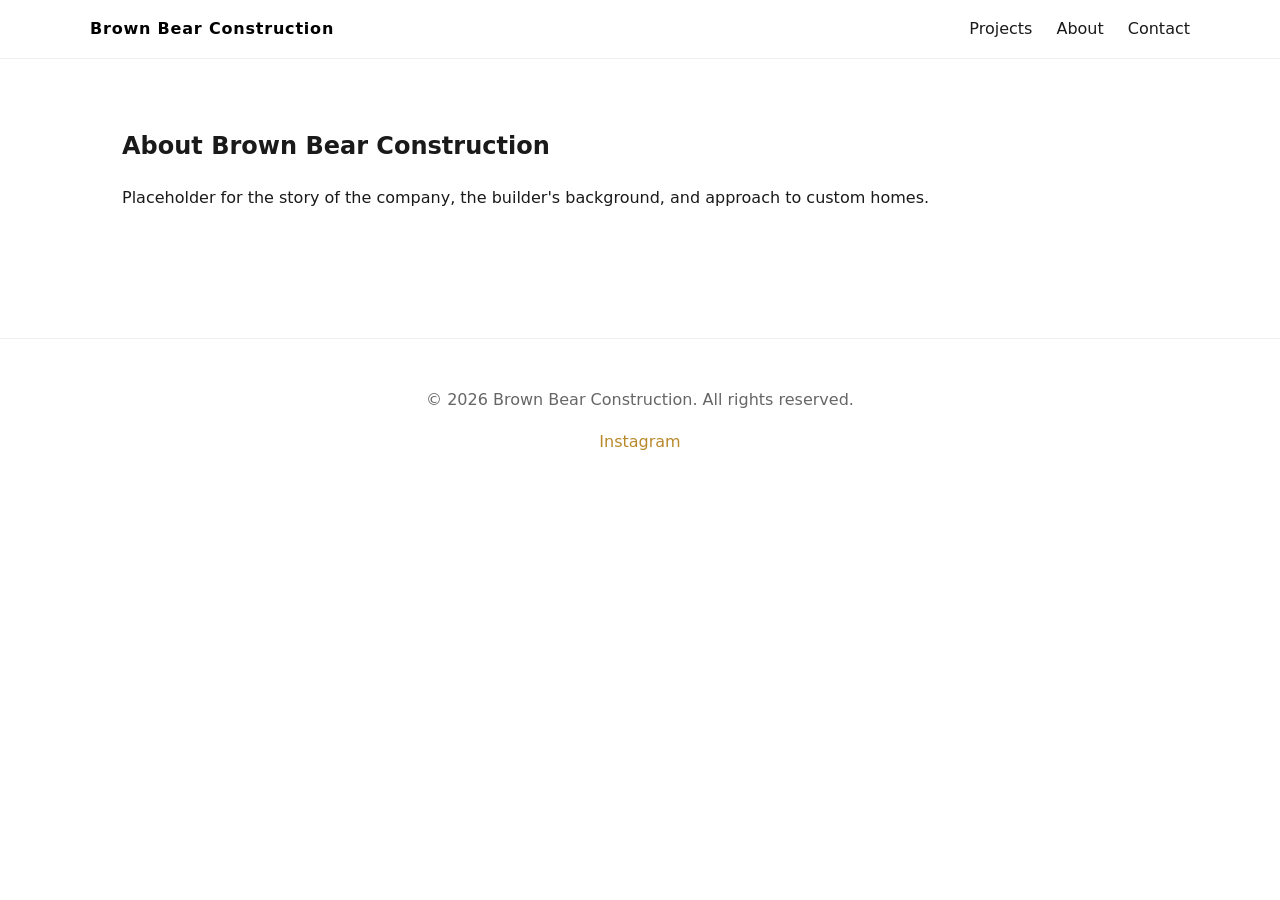
==== about.html @ 496c8f70 "Initial scaffold for Brown Bear Construction website" ====
<!DOCTYPE html>
<!--
  PLACEHOLDER PAGE. Every element on this page — the company name, tagline,
  copy, structure, styling, and links — is a placeholder chosen as a
  reasonable starting point. The site owner is the final approver of all
  content and design decisions. Change anything freely.
-->
<html lang="en">
<head>
  <meta charset="UTF-8">
  <meta name="viewport" content="width=device-width, initial-scale=1.0">
  <title>About — Brown Bear Construction</title>
  <meta name="description" content="Learn about Brown Bear Construction, a custom home builder in Minneapolis, MN.">
  <link rel="stylesheet" href="styles/main.css">
</head>
<body>
  <header>
    <nav>
      <a href="/" class="logo"><span>Brown Bear Construction</span></a>
      <ul>
        <li><a href="/projects.html">Projects</a></li>
        <li><a href="/about.html" aria-current="page">About</a></li>
        <li><a href="/contact.html">Contact</a></li>
      </ul>
    </nav>
  </header>

  <main>
    <section>
      <h1>About Brown Bear Construction</h1>
      <!--
        TODO: The main story text lives at /content/about.md.
        Copy that content into this section, or move to a framework that reads
        the markdown file directly.
      -->
      <p>Placeholder for the story of the company, the builder's background, and approach to custom homes.</p>
    </section>
  </main>

  <footer>
    <p>&copy; <span id="year"></span> Brown Bear Construction. All rights reserved.</p>
    <ul class="social">
      <li><a href="https://instagram.com/brownbearconstructionmn" target="_blank" rel="noopener">Instagram</a></li>
    </ul>
  </footer>

  <script src="scripts/main.js"></script>
</body>
</html>
---- styles/main.css ----
/*
  Main stylesheet — PLACEHOLDER STYLES.

  Every value in this file (colors, fonts, spacing, layout choices) was
  chosen as a reasonable starting point without owner input. Nothing here
  is a design decision — it's scaffolding meant to be replaced or reshaped
  once the owner confirms a direction. Change freely.
*/

:root {
  /* Brand colors, taken from the logo. Adjust as needed. */
  --color-black: #000000;
  --color-gold: #b8892b;
  --color-white: #ffffff;
  --color-text: #1a1a1a;
  --color-muted: #666666;
  --color-bg: #ffffff;

  --font-body: system-ui, -apple-system, "Segoe UI", Roboto, sans-serif;
  --max-width: 1100px;
}

* { box-sizing: border-box; }

body {
  margin: 0;
  font-family: var(--font-body);
  color: var(--color-text);
  background: var(--color-bg);
  line-height: 1.6;
}

a { color: var(--color-gold); text-decoration: none; }
a:hover { text-decoration: underline; }

header {
  border-bottom: 1px solid #eee;
  padding: 1rem 2rem;
}

nav {
  max-width: var(--max-width);
  margin: 0 auto;
  display: flex;
  justify-content: space-between;
  align-items: center;
}

.logo span {
  font-weight: 700;
  color: var(--color-black);
  letter-spacing: 0.05em;
}

nav ul {
  list-style: none;
  display: flex;
  gap: 1.5rem;
  margin: 0;
  padding: 0;
}

nav ul a { color: var(--color-text); }

main {
  max-width: var(--max-width);
  margin: 0 auto;
  padding: 3rem 2rem;
}

.hero {
  text-align: center;
  padding: 4rem 0;
}

.hero h1 {
  font-size: 2.5rem;
  margin: 0 0 0.5rem;
}

.tagline {
  color: var(--color-gold);
  font-style: italic;
  letter-spacing: 0.05em;
}

.cta {
  display: inline-block;
  margin-top: 1.5rem;
  padding: 0.75rem 1.75rem;
  background: var(--color-black);
  color: var(--color-white);
  border-radius: 2px;
}
.cta:hover { background: var(--color-gold); text-decoration: none; }

.project-grid {
  display: grid;
  grid-template-columns: repeat(auto-fit, minmax(280px, 1fr));
  gap: 2rem;
  margin-top: 2rem;
}

.project-card { border: 1px solid #eee; padding: 1rem; }

.project-image-placeholder {
  background: #f2f2f2;
  color: var(--color-muted);
  aspect-ratio: 4 / 3;
  display: flex;
  align-items: center;
  justify-content: center;
  margin-bottom: 1rem;
}

footer {
  border-top: 1px solid #eee;
  padding: 2rem;
  text-align: center;
  color: var(--color-muted);
  margin-top: 4rem;
}

footer .social {
  list-style: none;
  padding: 0;
  margin: 1rem 0 0;
}
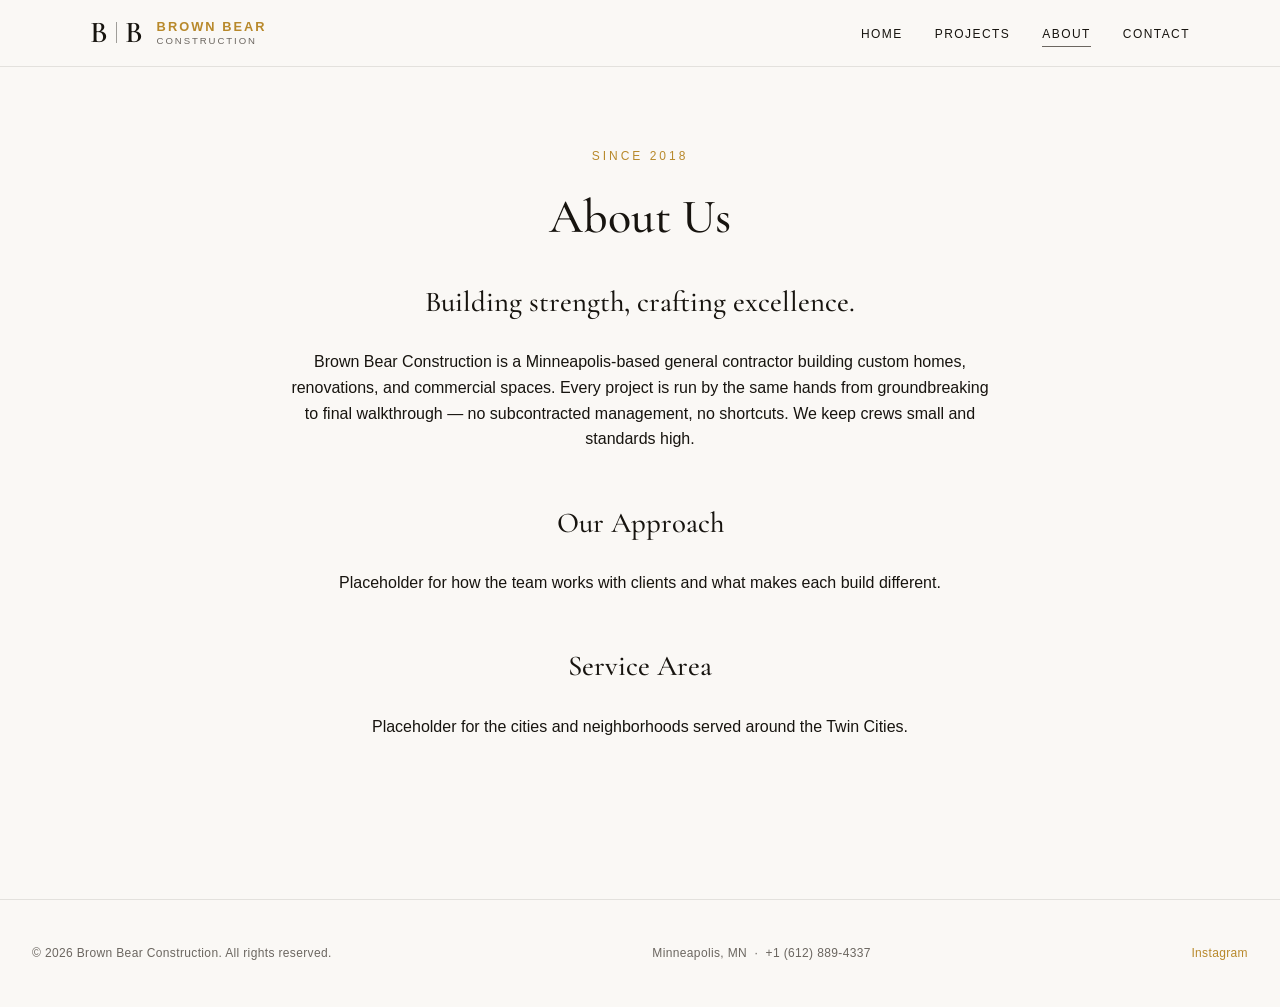
==== commit ea66bebd: "Redesign site to match owner-supplied mockup Rebuilds the uploaded design (warm off-white palette, s" ====
--- a/about.html
+++ b/about.html
@@ -11,13 +11,22 @@
   <meta name="viewport" content="width=device-width, initial-scale=1.0">
   <title>About — Brown Bear Construction</title>
   <meta name="description" content="Learn about Brown Bear Construction, a custom home builder in Minneapolis, MN.">
+  <link rel="preconnect" href="https://fonts.googleapis.com">
+  <link href="https://fonts.googleapis.com/css2?family=Cormorant+Garamond:wght@400;500;600&display=swap" rel="stylesheet">
   <link rel="stylesheet" href="styles/main.css">
 </head>
 <body>
   <header>
     <nav>
-      <a href="/" class="logo"><span>Brown Bear Construction</span></a>
+      <a href="/" class="logo">
+        <span class="logo-mark"><span>B</span><span class="divider"></span><span>B</span></span>
+        <span class="logo-text">
+          <span class="name">BROWN BEAR</span>
+          <span class="type">CONSTRUCTION</span>
+        </span>
+      </a>
       <ul>
+        <li><a href="/">Home</a></li>
         <li><a href="/projects.html">Projects</a></li>
         <li><a href="/about.html" aria-current="page">About</a></li>
         <li><a href="/contact.html">Contact</a></li>
@@ -26,19 +35,33 @@
   </header>
 
   <main>
-    <section>
-      <h1>About Brown Bear Construction</h1>
+    <section class="text-hero">
+      <div class="eyebrow">SINCE 2018</div>
+      <h1>About Us</h1>
+      <h2>Building strength, crafting excellence.</h2>
       <!--
         TODO: The main story text lives at /content/about.md.
-        Copy that content into this section, or move to a framework that reads
-        the markdown file directly.
+        Keep both in sync until the site reads the markdown file directly.
       -->
-      <p>Placeholder for the story of the company, the builder's background, and approach to custom homes.</p>
+      <p>Brown Bear Construction is a Minneapolis-based general contractor building custom homes, renovations, and commercial spaces. Every project is run by the same hands from groundbreaking to final walkthrough — no subcontracted management, no shortcuts. We keep crews small and standards high.</p>
+    </section>
+
+    <section class="text-hero" style="margin-top: 0;">
+      <h2>Our Approach</h2>
+      <!-- TODO: Describe how you work with clients and what makes your homes different. -->
+      <p>Placeholder for how the team works with clients and what makes each build different.</p>
+    </section>
+
+    <section class="text-hero" style="margin-top: 0;">
+      <h2>Service Area</h2>
+      <!-- TODO: List the areas around Minneapolis where you build. -->
+      <p>Placeholder for the cities and neighborhoods served around the Twin Cities.</p>
     </section>
   </main>
 
   <footer>
     <p>&copy; <span id="year"></span> Brown Bear Construction. All rights reserved.</p>
+    <p>Minneapolis, MN &nbsp;·&nbsp; +1 (612) 889-4337</p>
     <ul class="social">
       <li><a href="https://instagram.com/brownbearconstructionmn" target="_blank" rel="noopener">Instagram</a></li>
     </ul>
--- a/styles/main.css
+++ b/styles/main.css
@@ -1,22 +1,25 @@
 /*
-  Main stylesheet — PLACEHOLDER STYLES.
-
-  Every value in this file (colors, fonts, spacing, layout choices) was
-  chosen as a reasonable starting point without owner input. Nothing here
-  is a design decision — it's scaffolding meant to be replaced or reshaped
-  once the owner confirms a direction. Change freely.
+  Main stylesheet.
+
+  Redesign based on a mockup the owner supplied: warm off-white background,
+  a serif display font for headings, and a sticky nav. Still a placeholder
+  in the sense that CLAUDE.md describes — change freely once the owner
+  confirms a direction.
 */
 
 :root {
-  /* Brand colors, taken from the logo. Adjust as needed. */
+  /* Brand colors. */
   --color-black: #000000;
   --color-gold: #b8892b;
   --color-white: #ffffff;
-  --color-text: #1a1a1a;
-  --color-muted: #666666;
-  --color-bg: #ffffff;
-
-  --font-body: system-ui, -apple-system, "Segoe UI", Roboto, sans-serif;
+  --color-text: #17140f;
+  --color-muted: #6b6660;
+  --color-bg: #faf8f5;
+  --color-border: rgba(23, 20, 15, 0.1);
+  --color-overlay: rgba(4, 3, 2, 0.94);
+
+  --font-body: "Helvetica Neue", Helvetica, Arial, sans-serif;
+  --font-serif: "Cormorant Garamond", Georgia, "Times New Roman", serif;
   --max-width: 1100px;
 }
 
@@ -33,34 +36,92 @@
 a { color: var(--color-gold); text-decoration: none; }
 a:hover { text-decoration: underline; }
 
+/* Keeps full-size project photos from overflowing their container on mobile. */
+img { max-width: 100%; height: auto; }
+
 header {
-  border-bottom: 1px solid #eee;
-  padding: 1rem 2rem;
+  position: sticky;
+  top: 0;
+  z-index: 50;
+  background: rgba(250, 248, 245, 0.92);
+  backdrop-filter: blur(8px);
+  border-bottom: 1px solid var(--color-border);
+  padding: 1.1rem 2rem;
 }
 
 nav {
   max-width: var(--max-width);
   margin: 0 auto;
   display: flex;
+  flex-wrap: wrap;
+  gap: 1rem;
   justify-content: space-between;
   align-items: center;
 }
 
-.logo span {
+.logo {
+  display: flex;
+  align-items: center;
+  gap: 0.85rem;
+}
+
+.logo-mark {
+  font-family: var(--font-serif);
+  font-size: 1.9rem;
+  font-weight: 600;
+  line-height: 1;
+  display: flex;
+  align-items: center;
+  gap: 0.5rem;
+  color: var(--color-text);
+}
+
+.logo-mark .divider {
+  width: 1px;
+  height: 1.3rem;
+  background: rgba(23, 20, 15, 0.4);
+}
+
+.logo-text {
+  display: flex;
+  flex-direction: column;
+  line-height: 1.2;
+}
+
+.logo-text .name {
+  font-size: 0.8rem;
   font-weight: 700;
-  color: var(--color-black);
-  letter-spacing: 0.05em;
+  letter-spacing: 0.16em;
+  color: var(--color-gold);
+}
+
+.logo-text .type {
+  font-size: 0.6rem;
+  letter-spacing: 0.2em;
+  color: var(--color-muted);
 }
 
 nav ul {
   list-style: none;
   display: flex;
-  gap: 1.5rem;
+  gap: 2rem;
   margin: 0;
   padding: 0;
 }
 
-nav ul a { color: var(--color-text); }
+nav ul a {
+  color: var(--color-text);
+  font-size: 0.75rem;
+  font-weight: 500;
+  letter-spacing: 0.12em;
+  text-transform: uppercase;
+  padding-bottom: 0.3rem;
+  border-bottom: 1px solid transparent;
+}
+
+nav ul a:hover { text-decoration: none; opacity: 0.6; }
+
+nav ul a[aria-current="page"] { border-bottom-color: var(--color-muted); }
 
 main {
   max-width: var(--max-width);
@@ -68,28 +129,121 @@
   padding: 3rem 2rem;
 }
 
+/* Full-bleed image banner used at the top of the home and projects pages. */
+.page-hero {
+  position: relative;
+  margin: -3rem -2rem 0;
+  width: calc(100% + 4rem);
+  height: 70vh;
+  min-height: 420px;
+  overflow: hidden;
+}
+
+.page-hero img {
+  width: 100%;
+  height: 100%;
+  object-fit: cover;
+}
+
+.page-hero::after {
+  content: "";
+  position: absolute;
+  inset: 0;
+  background: linear-gradient(to top, rgba(0, 0, 0, 0.85), rgba(0, 0, 0, 0.45) 45%, transparent 80%);
+}
+
+.page-hero-text {
+  position: absolute;
+  left: 2rem;
+  bottom: 2rem;
+  right: 2rem;
+  color: var(--color-white);
+  text-shadow: 0 2px 16px rgba(0, 0, 0, 0.7), 0 1px 3px rgba(0, 0, 0, 0.8);
+}
+
+.page-hero-text .eyebrow {
+  font-size: 0.75rem;
+  letter-spacing: 0.25em;
+  opacity: 0.85;
+  margin-bottom: 0.6rem;
+}
+
+.page-hero-text h1 {
+  font-family: var(--font-serif);
+  font-weight: 500;
+  font-size: clamp(2.25rem, 6vw, 4rem);
+  margin: 0;
+}
+
+/* Centered text hero used on pages without a banner photo (About, Contact). */
+.text-hero {
+  max-width: 700px;
+  margin: 2rem auto 3rem;
+  text-align: center;
+}
+
+.text-hero .eyebrow {
+  font-size: 0.75rem;
+  letter-spacing: 0.25em;
+  color: var(--color-gold);
+  margin-bottom: 0.8rem;
+}
+
+.text-hero h1 {
+  font-family: var(--font-serif);
+  font-weight: 500;
+  font-size: clamp(2rem, 5vw, 3rem);
+  margin: 0 0 1.5rem;
+}
+
+.text-hero h2 {
+  font-family: var(--font-serif);
+  font-weight: 500;
+  font-size: clamp(1.4rem, 3vw, 1.8rem);
+  margin: 0 0 1.5rem;
+}
+
 .hero {
   text-align: center;
-  padding: 4rem 0;
+  padding: 3rem 0;
 }
 
 .hero h1 {
-  font-size: 2.5rem;
-  margin: 0 0 0.5rem;
+  font-family: var(--font-serif);
+  font-weight: 500;
+  /* Scales smoothly between phone and desktop instead of jumping at the breakpoint. */
+  font-size: clamp(2.25rem, 7vw, 3.5rem);
+  margin: 0 0 0.75rem;
 }
 
 .tagline {
-  color: var(--color-gold);
+  font-family: var(--font-serif);
+  font-size: 1.4rem;
+  color: var(--color-text);
   font-style: italic;
-  letter-spacing: 0.05em;
+  letter-spacing: 0.02em;
+}
+
+.intro-text {
+  max-width: 640px;
+  margin: 0 auto;
+  text-align: center;
+  font-family: var(--font-serif);
+  font-size: 1.3rem;
+  font-style: italic;
+  line-height: 1.5;
+  color: rgba(23, 20, 15, 0.8);
 }
 
 .cta {
   display: inline-block;
   margin-top: 1.5rem;
-  padding: 0.75rem 1.75rem;
-  background: var(--color-black);
+  padding: 0.9rem 2.25rem;
+  background: var(--color-text);
   color: var(--color-white);
+  font-size: 0.75rem;
+  letter-spacing: 0.14em;
+  text-transform: uppercase;
   border-radius: 2px;
 }
 .cta:hover { background: var(--color-gold); text-decoration: none; }
@@ -97,26 +251,183 @@
 .project-grid {
   display: grid;
   grid-template-columns: repeat(auto-fit, minmax(280px, 1fr));
-  gap: 2rem;
-  margin-top: 2rem;
-}
-
-.project-card { border: 1px solid #eee; padding: 1rem; }
+  gap: 2.5rem;
+  margin-top: 3rem;
+}
+
+.project-card { cursor: pointer; border: none; padding: 0; background: none; text-align: left; font: inherit; color: inherit; }
+
+.project-card-head {
+  display: flex;
+  align-items: baseline;
+  justify-content: space-between;
+  margin-bottom: 0.85rem;
+}
+
+.project-card-head .name {
+  font-family: var(--font-serif);
+  font-size: 1.4rem;
+}
+
+.project-card-head .location {
+  font-size: 0.7rem;
+  letter-spacing: 0.08em;
+  color: var(--color-muted);
+  margin-top: 0.2rem;
+}
+
+.project-card-head .category {
+  font-size: 0.65rem;
+  letter-spacing: 0.14em;
+  color: var(--color-gold);
+  white-space: nowrap;
+}
 
 .project-image-placeholder {
-  background: #f2f2f2;
-  color: var(--color-muted);
-  aspect-ratio: 4 / 3;
+  background: #f2f0ec;
+  color: var(--color-muted);
+  aspect-ratio: 4 / 5;
   display: flex;
   align-items: center;
   justify-content: center;
   margin-bottom: 1rem;
 }
 
+/* Fullscreen project photo lightbox, toggled by scripts/main.js. */
+.lightbox {
+  position: fixed;
+  inset: 0;
+  z-index: 100;
+  background: var(--color-overlay);
+  display: flex;
+  flex-direction: column;
+  padding: 2.5rem 2rem;
+}
+
+.lightbox[hidden] { display: none; }
+
+.lightbox-head {
+  display: flex;
+  align-items: baseline;
+  justify-content: space-between;
+  margin-bottom: 2rem;
+  flex-shrink: 0;
+  color: var(--color-white);
+}
+
+.lightbox-head .name {
+  font-family: var(--font-serif);
+  font-size: 1.8rem;
+}
+
+.lightbox-head .meta {
+  font-size: 0.75rem;
+  letter-spacing: 0.08em;
+  color: rgba(255, 255, 255, 0.6);
+  margin-top: 0.25rem;
+}
+
+.lightbox-close {
+  background: none;
+  border: 1px solid rgba(255, 255, 255, 0.4);
+  color: var(--color-white);
+  width: 2.25rem;
+  height: 2.25rem;
+  font-size: 1rem;
+  cursor: pointer;
+}
+
+.lightbox-grid {
+  flex: 1;
+  overflow-y: auto;
+  display: grid;
+  grid-template-columns: repeat(2, 1fr);
+  gap: 1rem;
+}
+
+.lightbox-grid .project-image-placeholder {
+  aspect-ratio: 4 / 3;
+  margin-bottom: 0;
+}
+
+.contact-info {
+  display: flex;
+  flex-direction: column;
+  gap: 0.6rem;
+  max-width: 500px;
+  margin: 0 auto 3rem;
+  padding-bottom: 2.5rem;
+  border-bottom: 1px solid var(--color-border);
+}
+
+.contact-info div span {
+  color: var(--color-muted);
+  display: inline-block;
+  min-width: 5.5rem;
+}
+
+.contact-form {
+  display: flex;
+  flex-direction: column;
+  gap: 1.4rem;
+  max-width: 500px;
+  margin: 0 auto;
+}
+
+.form-row {
+  display: grid;
+  grid-template-columns: 1fr 1fr;
+  gap: 1.4rem;
+}
+
+.contact-form label {
+  display: block;
+  font-size: 0.7rem;
+  letter-spacing: 0.08em;
+  color: var(--color-muted);
+  margin-bottom: 0.4rem;
+}
+
+.contact-form input,
+.contact-form select,
+.contact-form textarea {
+  width: 100%;
+  border: none;
+  border-bottom: 1px solid rgba(23, 20, 15, 0.25);
+  background: none;
+  padding: 0.5rem 0;
+  font-size: 0.95rem;
+  font-family: inherit;
+  color: inherit;
+}
+
+.contact-form input:focus,
+.contact-form select:focus,
+.contact-form textarea:focus {
+  outline: none;
+  border-color: var(--color-gold);
+}
+
+.contact-form textarea { resize: vertical; }
+
+.contact-form button {
+  align-self: flex-start;
+  margin-top: 0.5rem;
+  border: none;
+  cursor: pointer;
+}
+
 footer {
-  border-top: 1px solid #eee;
+  border-top: 1px solid var(--color-border);
   padding: 2rem;
+  display: flex;
+  flex-wrap: wrap;
+  gap: 0.75rem 1.5rem;
+  justify-content: space-between;
+  align-items: center;
   text-align: center;
+  font-size: 0.75rem;
+  letter-spacing: 0.03em;
   color: var(--color-muted);
   margin-top: 4rem;
 }
@@ -124,5 +435,56 @@
 footer .social {
   list-style: none;
   padding: 0;
-  margin: 1rem 0 0;
-}
+  margin: 0;
+  display: flex;
+  gap: 1rem;
+}
+
+/*
+  Mobile. One breakpoint is enough for a layout this simple — no hamburger
+  menu, the nav just stacks. Raise or lower 640px freely if the header
+  starts to feel cramped at a different width.
+*/
+@media (max-width: 640px) {
+  header { padding: 1rem 1.25rem; }
+
+  nav {
+    flex-direction: column;
+    align-items: flex-start;
+    gap: 0.75rem;
+  }
+
+  nav ul { gap: 1.25rem; }
+
+  main { padding: 2rem 1.25rem; }
+
+  .page-hero {
+    margin: -2rem -1.25rem 0;
+    width: calc(100% + 2.5rem);
+    height: 50vh;
+    min-height: 320px;
+  }
+
+  .page-hero-text { left: 1.25rem; bottom: 1.25rem; right: 1.25rem; }
+
+  .hero { padding: 2.5rem 0; }
+
+  /*
+    Without this, the 280px track minimum in the base .project-grid rule
+    overflows the viewport on narrow phones and the page scrolls sideways.
+  */
+  .project-grid {
+    grid-template-columns: 1fr;
+    gap: 1.5rem;
+  }
+
+  .form-row { grid-template-columns: 1fr; }
+
+  .lightbox-grid { grid-template-columns: 1fr; }
+
+  footer {
+    padding: 2rem 1.25rem;
+    margin-top: 3rem;
+    flex-direction: column;
+  }
+}
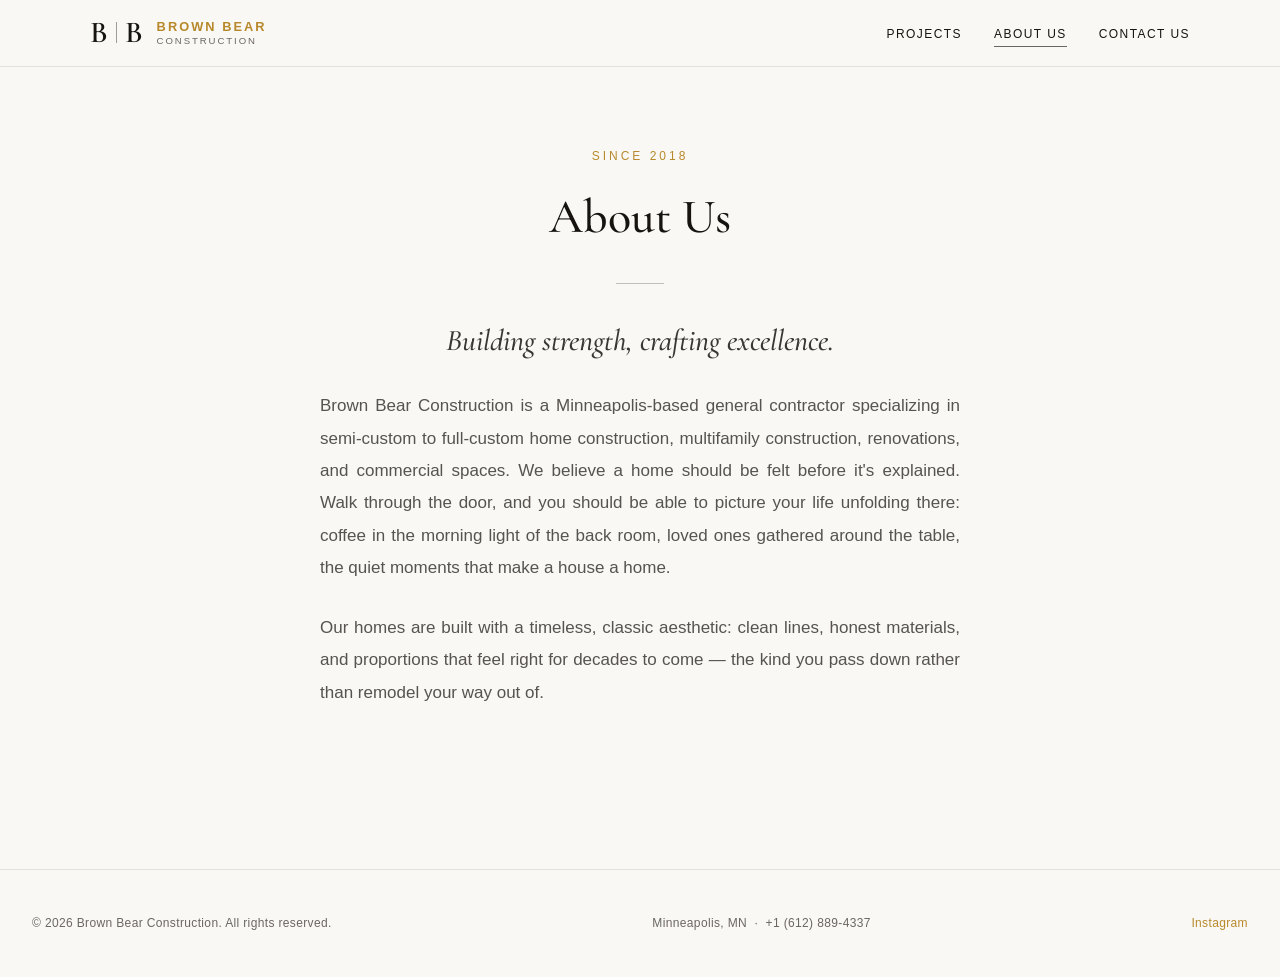
==== commit 665d9e7c: "Update redesign to match latest handoff spec The owner's latest export (a design-handoff README plus" ====
--- a/about.html
+++ b/about.html
@@ -26,36 +26,25 @@
         </span>
       </a>
       <ul>
-        <li><a href="/">Home</a></li>
-        <li><a href="/projects.html">Projects</a></li>
-        <li><a href="/about.html" aria-current="page">About</a></li>
-        <li><a href="/contact.html">Contact</a></li>
+        <li><a href="/">Projects</a></li>
+        <li><a href="/about.html" aria-current="page">About Us</a></li>
+        <li><a href="/contact.html">Contact Us</a></li>
       </ul>
     </nav>
   </header>
 
   <main>
+    <!--
+      The main story text lives at /content/about.md.
+      Keep both in sync until the site reads the markdown file directly.
+    -->
     <section class="text-hero">
       <div class="eyebrow">SINCE 2018</div>
       <h1>About Us</h1>
+      <div class="text-divider"></div>
       <h2>Building strength, crafting excellence.</h2>
-      <!--
-        TODO: The main story text lives at /content/about.md.
-        Keep both in sync until the site reads the markdown file directly.
-      -->
-      <p>Brown Bear Construction is a Minneapolis-based general contractor building custom homes, renovations, and commercial spaces. Every project is run by the same hands from groundbreaking to final walkthrough — no subcontracted management, no shortcuts. We keep crews small and standards high.</p>
-    </section>
-
-    <section class="text-hero" style="margin-top: 0;">
-      <h2>Our Approach</h2>
-      <!-- TODO: Describe how you work with clients and what makes your homes different. -->
-      <p>Placeholder for how the team works with clients and what makes each build different.</p>
-    </section>
-
-    <section class="text-hero" style="margin-top: 0;">
-      <h2>Service Area</h2>
-      <!-- TODO: List the areas around Minneapolis where you build. -->
-      <p>Placeholder for the cities and neighborhoods served around the Twin Cities.</p>
+      <p>Brown Bear Construction is a Minneapolis-based general contractor specializing in semi-custom to full-custom home construction, multifamily construction, renovations, and commercial spaces. We believe a home should be felt before it's explained. Walk through the door, and you should be able to picture your life unfolding there: coffee in the morning light of the back room, loved ones gathered around the table, the quiet moments that make a house a home.</p>
+      <p>Our homes are built with a timeless, classic aesthetic: clean lines, honest materials, and proportions that feel right for decades to come — the kind you pass down rather than remodel your way out of.</p>
     </section>
   </main>
 
--- a/styles/main.css
+++ b/styles/main.css
@@ -177,9 +177,24 @@
 
 /* Centered text hero used on pages without a banner photo (About, Contact). */
 .text-hero {
-  max-width: 700px;
+  max-width: 640px;
   margin: 2rem auto 3rem;
   text-align: center;
+}
+
+.text-hero p {
+  font-size: 1.0625rem;
+  line-height: 1.9;
+  text-align: justify;
+  color: rgba(23, 20, 15, 0.72);
+  margin-top: 1.75rem;
+}
+
+.text-divider {
+  width: 48px;
+  height: 1px;
+  background: rgba(23, 20, 15, 0.25);
+  margin: 1.75rem auto 2.25rem;
 }
 
 .text-hero .eyebrow {
@@ -199,29 +214,11 @@
 .text-hero h2 {
   font-family: var(--font-serif);
   font-weight: 500;
-  font-size: clamp(1.4rem, 3vw, 1.8rem);
+  font-style: italic;
+  font-size: clamp(1.4rem, 3vw, 1.875rem);
+  line-height: 1.4;
   margin: 0 0 1.5rem;
-}
-
-.hero {
-  text-align: center;
-  padding: 3rem 0;
-}
-
-.hero h1 {
-  font-family: var(--font-serif);
-  font-weight: 500;
-  /* Scales smoothly between phone and desktop instead of jumping at the breakpoint. */
-  font-size: clamp(2.25rem, 7vw, 3.5rem);
-  margin: 0 0 0.75rem;
-}
-
-.tagline {
-  font-family: var(--font-serif);
-  font-size: 1.4rem;
-  color: var(--color-text);
-  font-style: italic;
-  letter-spacing: 0.02em;
+  color: rgba(23, 20, 15, 0.85);
 }
 
 .intro-text {
@@ -283,14 +280,33 @@
   white-space: nowrap;
 }
 
-.project-image-placeholder {
-  background: #f2f0ec;
-  color: var(--color-muted);
+.project-card.coming-soon { cursor: default; }
+
+.coming-soon-photo {
   aspect-ratio: 4 / 5;
   display: flex;
   align-items: center;
   justify-content: center;
   margin-bottom: 1rem;
+  background: rgba(23, 20, 15, 0.04);
+  border: 1px dashed rgba(23, 20, 15, 0.2);
+  font-family: var(--font-serif);
+  font-style: italic;
+  font-size: 1.375rem;
+  color: rgba(23, 20, 15, 0.4);
+}
+
+.project-photo {
+  aspect-ratio: 4 / 5;
+  overflow: hidden;
+  margin-bottom: 1rem;
+}
+
+.project-photo img {
+  width: 100%;
+  height: 100%;
+  object-fit: cover;
+  display: block;
 }
 
 /* Fullscreen project photo lightbox, toggled by scripts/main.js. */
@@ -340,14 +356,26 @@
 .lightbox-grid {
   flex: 1;
   overflow-y: auto;
-  display: grid;
-  grid-template-columns: repeat(2, 1fr);
-  gap: 1rem;
-}
-
-.lightbox-grid .project-image-placeholder {
-  aspect-ratio: 4 / 3;
-  margin-bottom: 0;
+  display: flex;
+  flex-direction: column;
+  align-items: center;
+  gap: 1.5rem;
+  padding-right: 0.75rem;
+}
+
+.lightbox-photo {
+  position: relative;
+  width: 100%;
+  max-width: 900px;
+  aspect-ratio: 3 / 2;
+  flex-shrink: 0;
+}
+
+.lightbox-photo img {
+  width: 100%;
+  height: 100%;
+  object-fit: contain;
+  display: block;
 }
 
 .contact-info {
@@ -480,8 +508,6 @@
 
   .form-row { grid-template-columns: 1fr; }
 
-  .lightbox-grid { grid-template-columns: 1fr; }
-
   footer {
     padding: 2rem 1.25rem;
     margin-top: 3rem;
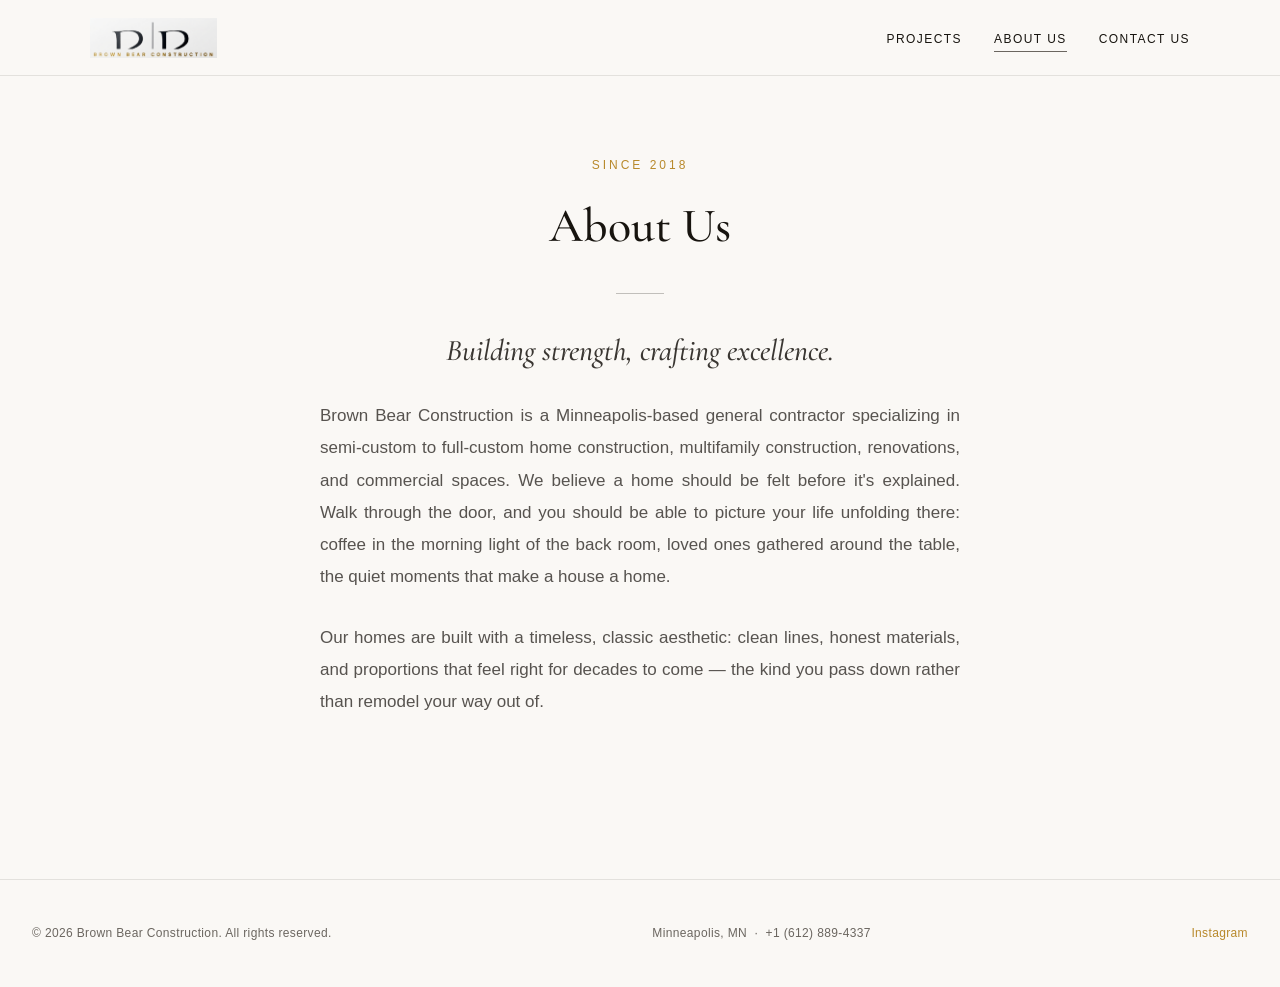
==== commit 359449cf: "Add real logo image, replacing text placeholder in header Cropped the monogram + wordmark from the o" ====
--- a/about.html
+++ b/about.html
@@ -19,11 +19,7 @@
   <header>
     <nav>
       <a href="/" class="logo">
-        <span class="logo-mark"><span>B</span><span class="divider"></span><span>B</span></span>
-        <span class="logo-text">
-          <span class="name">BROWN BEAR</span>
-          <span class="type">CONSTRUCTION</span>
-        </span>
+        <img src="assets/logo/wordmark.png" alt="Brown Bear Construction" class="logo-img">
       </a>
       <ul>
         <li><a href="/">Projects</a></li>
--- a/styles/main.css
+++ b/styles/main.css
@@ -62,43 +62,12 @@
 .logo {
   display: flex;
   align-items: center;
-  gap: 0.85rem;
-}
-
-.logo-mark {
-  font-family: var(--font-serif);
-  font-size: 1.9rem;
-  font-weight: 600;
-  line-height: 1;
-  display: flex;
-  align-items: center;
-  gap: 0.5rem;
-  color: var(--color-text);
-}
-
-.logo-mark .divider {
-  width: 1px;
-  height: 1.3rem;
-  background: rgba(23, 20, 15, 0.4);
-}
-
-.logo-text {
-  display: flex;
-  flex-direction: column;
-  line-height: 1.2;
-}
-
-.logo-text .name {
-  font-size: 0.8rem;
-  font-weight: 700;
-  letter-spacing: 0.16em;
-  color: var(--color-gold);
-}
-
-.logo-text .type {
-  font-size: 0.6rem;
-  letter-spacing: 0.2em;
-  color: var(--color-muted);
+}
+
+.logo-img {
+  height: 2.5rem;
+  width: auto;
+  display: block;
 }
 
 nav ul {
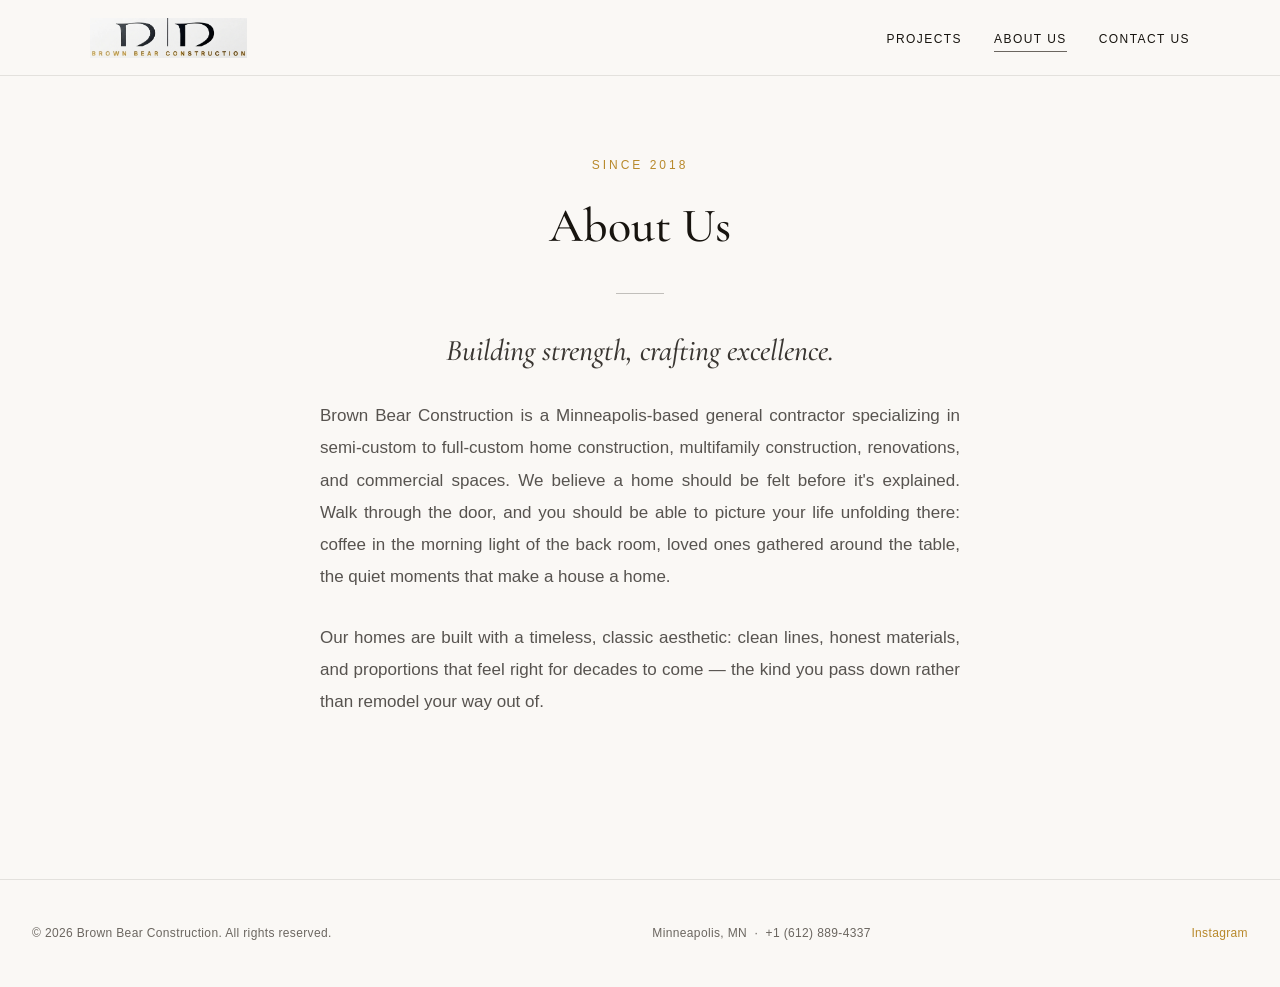
==== commit f54e0e46: "Update logo with higher-resolution photo of the printed sign Replaces the low-res logo crop with a t" ====
--- a/about.html
+++ b/about.html
@@ -19,7 +19,7 @@
   <header>
     <nav>
       <a href="/" class="logo">
-        <img src="assets/logo/wordmark.png" alt="Brown Bear Construction" class="logo-img">
+        <img src="assets/logo/wordmark.webp" alt="Brown Bear Construction" class="logo-img">
       </a>
       <ul>
         <li><a href="/">Projects</a></li>
--- a/styles/main.css
+++ b/styles/main.css
@@ -266,6 +266,7 @@
 }
 
 .project-photo {
+  position: relative;
   aspect-ratio: 4 / 5;
   overflow: hidden;
   margin-bottom: 1rem;
@@ -276,6 +277,20 @@
   height: 100%;
   object-fit: cover;
   display: block;
+}
+
+.view-gallery-badge {
+  position: absolute;
+  bottom: 16px;
+  right: 16px;
+  padding: 0.55rem 1rem;
+  background: rgba(0, 0, 0, 0.55);
+  border: 1px solid rgba(255, 255, 255, 0.6);
+  color: var(--color-white);
+  font-size: 0.625rem;
+  letter-spacing: 0.14em;
+  text-transform: uppercase;
+  pointer-events: none;
 }
 
 /* Fullscreen project photo lightbox, toggled by scripts/main.js. */
@@ -322,29 +337,81 @@
   cursor: pointer;
 }
 
-.lightbox-grid {
+.lightbox-carousel {
   flex: 1;
-  overflow-y: auto;
-  display: flex;
-  flex-direction: column;
-  align-items: center;
-  gap: 1.5rem;
-  padding-right: 0.75rem;
-}
-
-.lightbox-photo {
+  display: flex;
+  align-items: center;
+  justify-content: center;
+  gap: 1rem;
+  min-height: 0;
+}
+
+.lightbox-track {
   position: relative;
   width: 100%;
   max-width: 900px;
-  aspect-ratio: 3 / 2;
-  flex-shrink: 0;
-}
-
-.lightbox-photo img {
+  height: 100%;
+  display: flex;
+  align-items: center;
+  justify-content: center;
+}
+
+.lightbox-photo {
   width: 100%;
   height: 100%;
+  display: flex;
+  align-items: center;
+  justify-content: center;
+}
+
+.lightbox-photo img {
+  max-width: 100%;
+  max-height: 100%;
   object-fit: contain;
   display: block;
+}
+
+.lightbox-arrow {
+  flex-shrink: 0;
+  background: none;
+  border: 1px solid rgba(255, 255, 255, 0.4);
+  color: var(--color-white);
+  width: 2.5rem;
+  height: 2.5rem;
+  font-size: 1rem;
+  cursor: pointer;
+}
+
+.lightbox-arrow:hover {
+  border-color: var(--color-accent);
+  color: var(--color-accent);
+}
+
+.lightbox-arrow[hidden] { display: none; }
+
+.lightbox-dots {
+  display: flex;
+  justify-content: center;
+  gap: 0.6rem;
+  padding-top: 1.25rem;
+  flex-shrink: 0;
+}
+
+.lightbox-dots[hidden] { display: none; }
+
+.lightbox-dot {
+  width: 0.5rem;
+  height: 0.5rem;
+  border-radius: 50%;
+  border: 1px solid rgba(255, 255, 255, 0.5);
+  background: none;
+  padding: 0;
+  cursor: pointer;
+}
+
+.lightbox-dot.active {
+  background: var(--color-accent);
+  border-color: var(--color-accent);
 }
 
 .contact-info {
